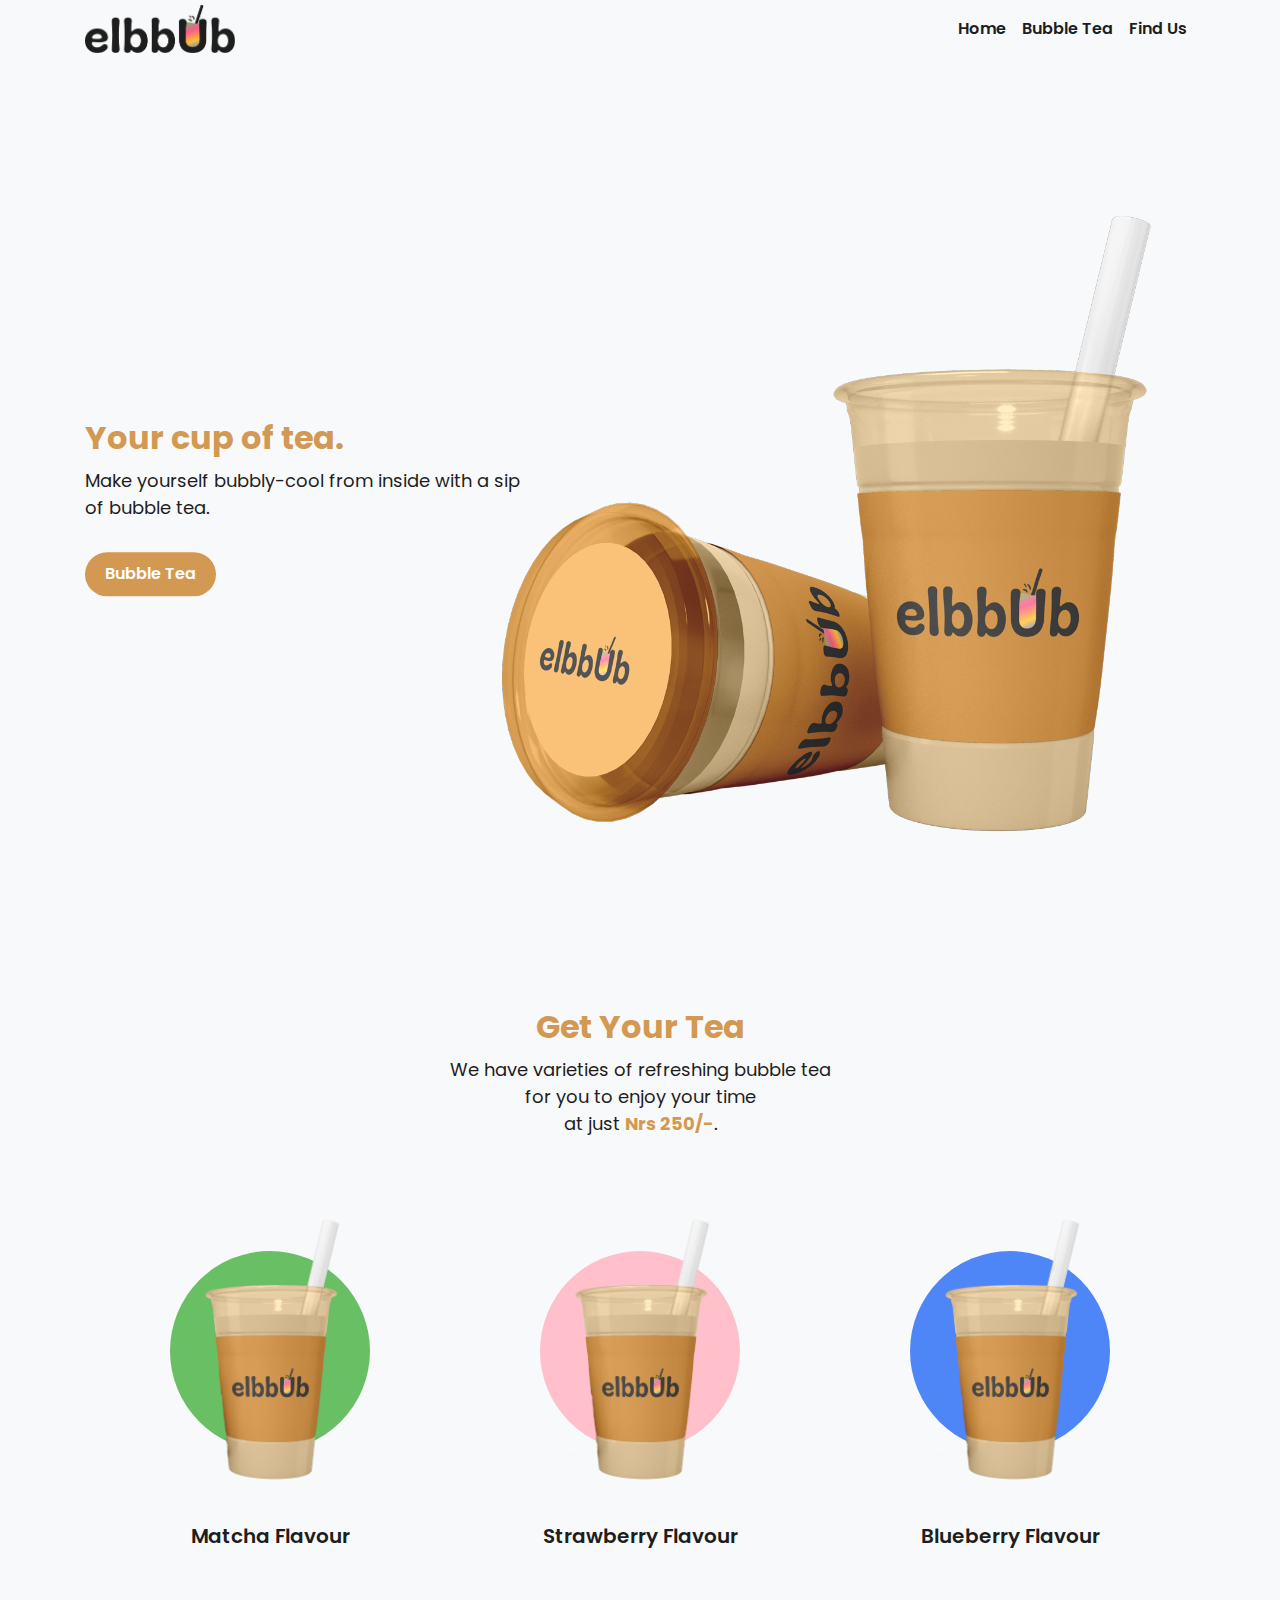
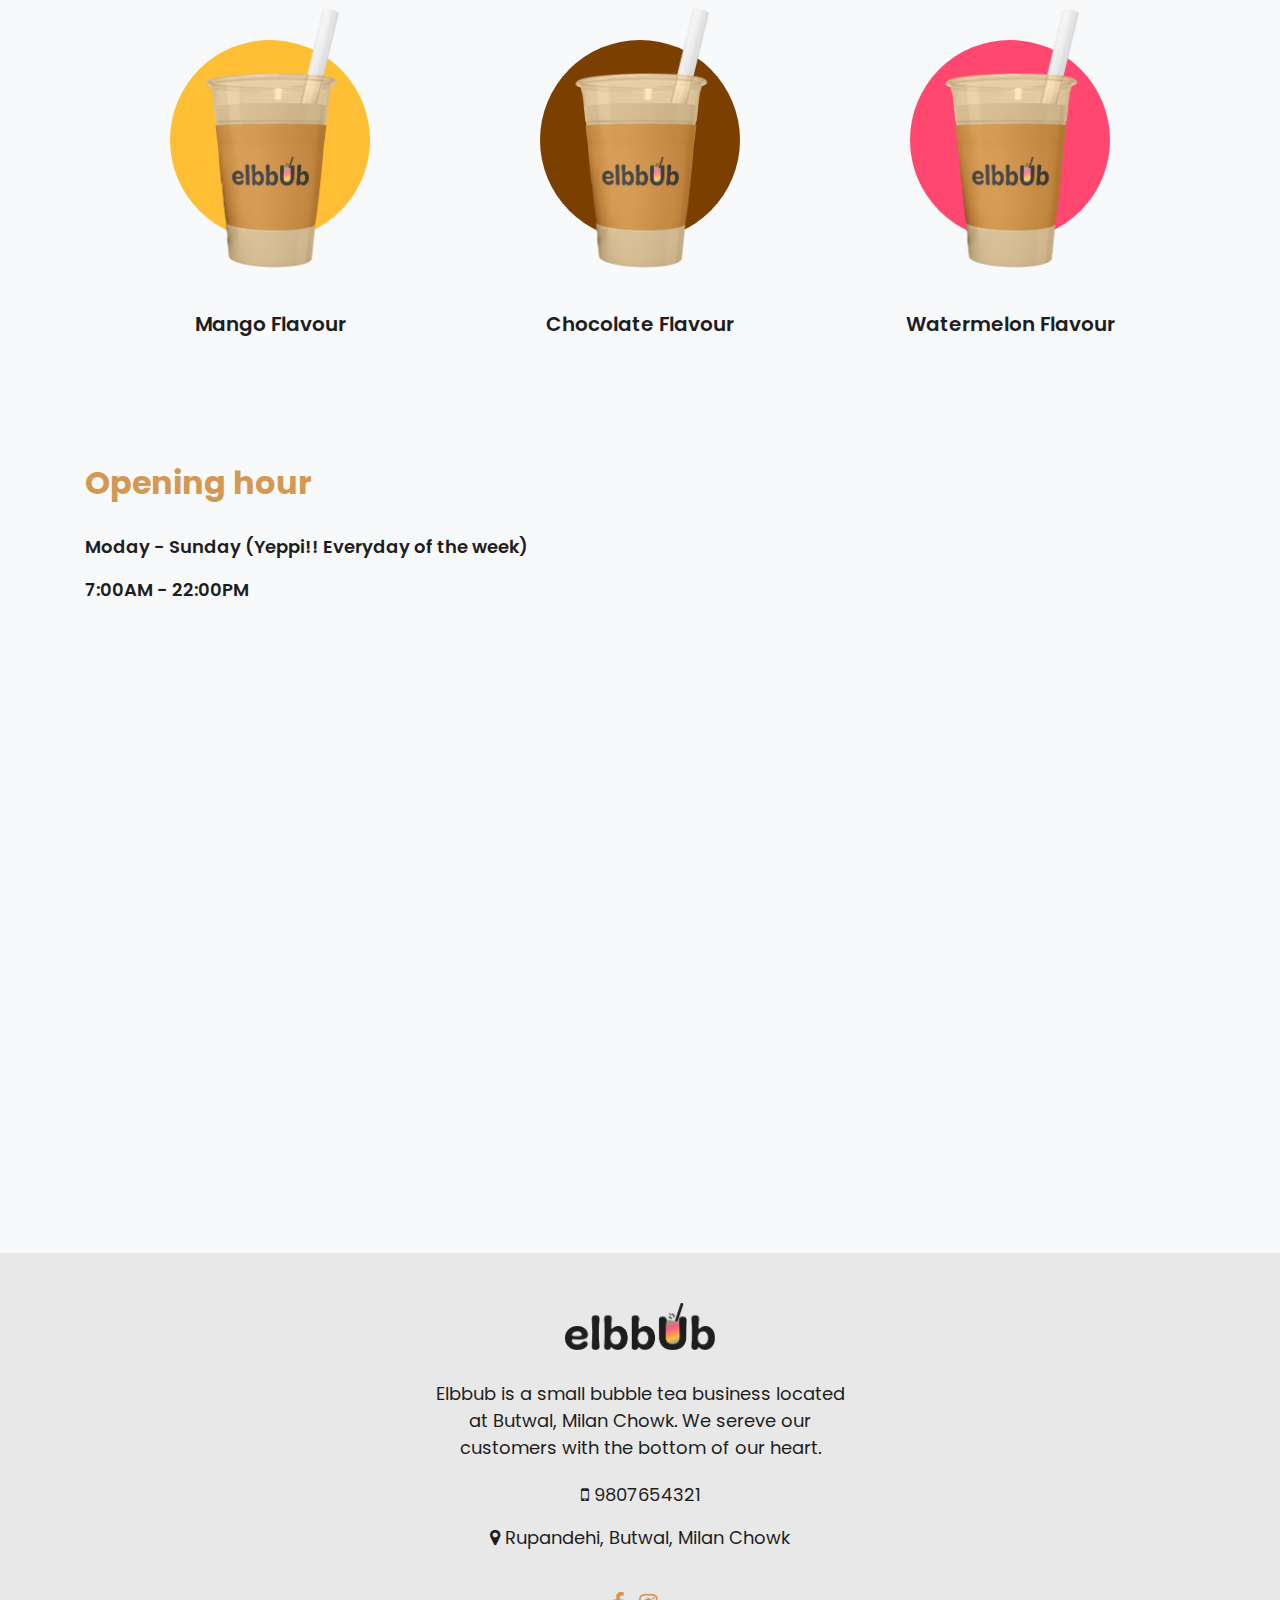
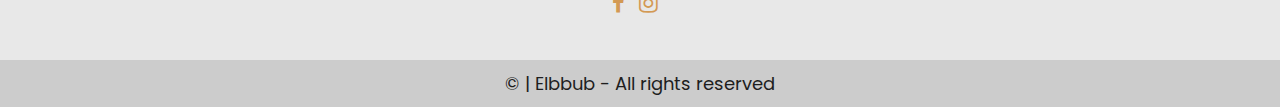
==== index.html @ 4cc0524f "Initial commit" ====
<!doctype html>
<html lang="en">
  <head>
    <title>Title</title>
    <!-- Required meta tags -->
    <meta charset="utf-8">
    <meta name="viewport" content="width=device-width, initial-scale=1, shrink-to-fit=no">

    <!-- Bootstrap CSS -->
    <link rel="stylesheet" href="https://stackpath.bootstrapcdn.com/bootstrap/4.3.1/css/bootstrap.min.css" integrity="sha384-ggOyR0iXCbMQv3Xipma34MD+dH/1fQ784/j6cY/iJTQUOhcWr7x9JvoRxT2MZw1T" crossorigin="anonymous">
    <link rel="stylesheet" href="https://maxcdn.bootstrapcdn.com/font-awesome/4.7.0/css/font-awesome.min.css">

    <link rel="stylesheet" href="css/style.css">
  </head>
  <body>

    <section class="container navigation">
        <nav class="navbar navbar-expand-lg navbar-light bg-light">
            <a class="navbar-brand" href="index.html"><img src="img/elbub.png" alt=""></a>
            <button class="navbar-toggler" type="button" data-toggle="collapse" data-target="#navbarSupportedContent" aria-controls="navbarSupportedContent" aria-expanded="false" aria-label="Toggle navigation">
              <span class="navbar-toggler-icon"></span>
            </button>
          
            <div class="collapse navbar-collapse" id="navbarSupportedContent">
              <ul class="navbar-nav ml-auto">
                <li class="nav-item">
                  <a class="nav-link" href="#top_banner">Home</a>
                </li>
                <li class="nav-item">
                  <a class="nav-link" href="#tea_section">Bubble Tea</a>
                </li>
                <li class="nav-item">
                    <a class="nav-link" href="#location">Find Us</a>
                </li>
            </div>
        </nav>    
    </section>

    <section class="container top_banner" id="top_banner">
        <div class="contentCollector">
            <div class="banner_title">
                <h2 class="theTitle">Your cup of tea.</h2>
            </div>
            <div class="banner_para">
                <p class="para">Make yourself bubbly-cool from inside with a sip of bubble tea.</p>
            </div>
            <div class="link_button">
                <a href="#tea_section" class="linker">Bubble Tea</a>
            </div>
        </div>
    </section>

    <section class="container tea_section" id="tea_section">
        <div class="teaWords">
            <div class="tea_Title"><h2 class="theTitle">Get Your Tea</h2></div>
            <div class="tea_para"><p class="para">We have varieties of refreshing bubble tea<br>for you to enjoy your time<br>at just <span class="price theTitle">Nrs 250/-</span>.</p></div>
        </div>

        <div class="teaProduct">
            <div class="container">
                <div class="row">
                    <div class="col-12">
                        <div class="row">
                            <div class="col-lg-4">
                                <div class="product_matcha product">
                                    <img src="img/product.png" alt="">
                                </div>
                                <div class="prod_name">
                                    <p class="teaName">Matcha Flavour</p>
                                </div>
                            </div>
                            <div class="col-lg-4">
                                <div class="product_strawberry product">
                                    <img src="img/product.png" alt="">
                                </div>
                                <div class="prod_name">
                                    <p class="teaName">Strawberry Flavour</p>
                                </div>
                            </div>
                            <div class="col-lg-4">
                                <div class="product_blueberry product">
                                    <img src="img/product.png" alt="">
                                </div>
                                <div class="prod_name">
                                    <p class="teaName">Blueberry Flavour</p>
                                </div>
                            </div>
                            <div class="col-lg-4">
                                <div class="product_mango product">
                                    <img src="img/product.png" alt="">
                                </div>
                                <div class="prod_name">
                                    <p class="teaName">Mango Flavour</p>
                                </div>
                            </div>
                            <div class="col-lg-4">
                                <div class="product_chocolate product">
                                    <img src="img/product.png" alt="">
                                </div>
                                <div class="prod_name">
                                    <p class="teaName">Chocolate Flavour</p>
                                </div>
                            </div>
                            <div class="col-lg-4">
                                <div class="product_watermelon product">
                                    <img src="img/product.png" alt="">
                                </div>
                                <div class="prod_name">
                                    <p class="teaName">Watermelon Flavour</p>
                                </div>
                            </div>
                        </div>
                    </div>
                </div>
            </div>
        </div>
    </section>

    <section class="container openingHour">
        <div class="openingTime"><h2 class="theTitle">Opening hour</h2></div>
        <div class="thetime">
            <p class="para">Moday - Sunday (Yeppi!! Everyday of the week)</p>
            <p class="para">7:00AM - 22:00PM</p>
        </div>
    </section>

    <section class="container-fluid p-0 location" id="location">
        <iframe src="https://www.google.com/maps/embed?pb=!1m18!1m12!1m3!1d4366.281466138309!2d83.4591492886825!3d27.689737564173875!2m3!1f0!2f0!3f0!3m2!1i1024!2i768!4f13.1!3m3!1m2!1s0x39968662af7e7e57%3A0x5a6ebfecb8ba4a16!2sMilan%20Chowk%2C%20Butwal%2032907!5e0!3m2!1sen!2snp!4v1652963091890!5m2!1sen!2snp" width="100%" height="100%" style="border:0;" allowfullscreen="" loading="lazy" referrerpolicy="no-referrer-when-downgrade"></iframe>
    </section>

    <footer class="container-fluid p-0 footer">
        <div class="container foot_content">
            <div class="row">
                <div class="col-12">
                    <div class="brand_space"><img src="img/elbub.png" alt="logo"></div>
                    <p class="para about">Elbbub is a small bubble tea business located at Butwal, Milan Chowk. We sereve our customers with the bottom of our heart.</p>
                    <p class="para"><i class="fa fa-mobile-phone" aria-hidden="true"></i> 9807654321</p>
                    <p class="para"><i class="fa fa-map-marker" aria-hidden="true"></i> Rupandehi, Butwal, Milan Chowk</p>
                </div>
                <div class="col-12">
                    <div class="socialMedia">
                        <ul class="icons">
                            <li class="list"><a href="#"><i class="fa fa-facebook" aria-hidden="true"></i></a></i></li>
                            <li class="list"><a href="#"><i class="fa fa-instagram" aria-hidden="true"></i></a></i></li>
                        </ul>
                    </div>
                </div>
            </div>
        </div>

        <section class="container-fluid p-0 copyRibbon">
            <div class="container copyright"><p class="para">© | Elbbub - All rights reserved</p></div>
        </section>
    </footer>    

      
    <!-- Optional JavaScript -->
    <!-- jQuery first, then Popper.js, then Bootstrap JS -->
    <script src="https://code.jquery.com/jquery-3.3.1.slim.min.js" integrity="sha384-q8i/X+965DzO0rT7abK41JStQIAqVgRVzpbzo5smXKp4YfRvH+8abtTE1Pi6jizo" crossorigin="anonymous"></script>
    <script src="https://cdnjs.cloudflare.com/ajax/libs/popper.js/1.14.7/umd/popper.min.js" integrity="sha384-UO2eT0CpHqdSJQ6hJty5KVphtPhzWj9WO1clHTMGa3JDZwrnQq4sF86dIHNDz0W1" crossorigin="anonymous"></script>
    <script src="https://stackpath.bootstrapcdn.com/bootstrap/4.3.1/js/bootstrap.min.js" integrity="sha384-JjSmVgyd0p3pXB1rRibZUAYoIIy6OrQ6VrjIEaFf/nJGzIxFDsf4x0xIM+B07jRM" crossorigin="anonymous"></script>
  </body>
</html>
---- css/style.css ----
@import url('https://fonts.googleapis.com/css2?family=Poppins:ital,wght@0,100;0,200;0,300;0,400;0,500;0,600;0,800;0,900;1,100;1,200;1,300;1,400;1,500;1,600;1,700;1,800;1,900&family=Source+Sans+Pro:ital,wght@0,200;0,300;0,400;0,600;0,700;0,900;1,200;1,300;1,400;1,600;1,700;1,900&display=swap');

:root {
    --black: #1E1E1E;
    --white: #ffffff;
    --matcha: #69bf64;
    --strawberry: #FFC0CB;
    --blueberry: #4f86f7;
    --mango: #ffbf34;
    --cholate: #7b3f00;
    --background: #F8F9FA;
    --teacup: #D39953;
    --watermelon: #FF476F;
    --footer: #e8e8e8;
    --copyright: #cccccc;
}

html {
    scroll-behavior: smooth;
}

body {
    background-color: var(--background);
    font-family: 'Poppins', sans-serif;
}

img {
    width: 100%;
}

.theTitle {
    font-weight: bold;
    color: var(--teacup);
}

.para {
    color: var(--black);
    font-size: 18px;
    margin-top: 10px;
}

.navigation {    
    top: 0;
    z-index: 1;
    width: 100%;
}

.navbar {
    background-color: transparent !important;
    padding: 0;
}

.navbar .navbar-brand {
    display: block;
    width: 150px;
}

.nav-link {
    color: var(--black) !important;
    font-weight: 600;
    transition: color 0.1s linear;
}

.nav-link:hover {
    color: var(--teacup) !important;
    transition: color 0.1s linear;
}

.top_banner {
    height: 100vh;
    background-image: url(../img/backer2.png);
    background-size: contain;
    background-repeat: no-repeat;
    background-position: right;
    position: relative;
}

.top_banner .contentCollector {
    position: absolute;
    top: 50%;
    transform: translateY(-50%);
    width: 40%;
}

.top_banner .contentCollector .link_button .linker {
    display: inline-block;
    background: var(--teacup);
    color: var(--white);
    padding: 10px 20px;
    border-radius: 100px;
    margin-top: 15px;
    text-decoration: none;
    font-weight: 600;
    opacity: 1;
}

.top_banner .contentCollector .link_button .linker:hover {
    background: linear-gradient(162deg, rgba(105,191,100,1) 0%, rgba(252,81,141,1) 34%, rgba(255,191,52,1) 68%, rgba(79,134,247,1) 100%);
    opacity: 0.8;
    transition: 0.1s linear;
}

.tea_section {
    margin-top: 50px;
}

.tea_section .teaWords {
    text-align: center;
}

.tea_section .teaProduct {
    margin-top: 75px;
    margin-bottom: 75px;
}

.tea_section .teaProduct .product {
    text-align: center;
    position: relative;
    margin-bottom: 30px;
    animation: float 10s infinite linear;
}

@keyframes float {
    0% {transform: translate(0, 0);}
    25% {transform: translate(5px, 5px);}
    50% {transform: translate(5px, 10px);}
    75% {transform: translate(-5px, 5px);}
    100% {transform: translate(0px, 0px);}
}

.tea_section .teaProduct .product::after {
    content: '';
    display: block;
    position: absolute;
    height: 200px;
    width: 200px;
    top: 0;
    z-index: -1;
    top: 50%;
    left: 50%;
    transform: translate(-50%, -50%);
    border-radius: 100px;
}

.product_matcha::after {
    background-color: var(--matcha);    
}
.product_strawberry::after {
    background-color: var(--strawberry);
}
.product_blueberry::after {
    background-color: var(--blueberry);
}
.product_mango::after {
    background-color: var(--mango);
}
.product_chocolate::after {
    background-color: var(--cholate);
}

.product_watermelon::after {
    background-color: var(--watermelon);
}

.tea_section .teaProduct .product img {
    width: 150px;
    text-align: center;
}

.tea_section .teaProduct .prod_name {
    text-align: center;
    margin-bottom: 50px;
}

.tea_section .teaProduct .prod_name .teaName {
    font-size: 20px;
    color: var(--black);
    font-weight: 600;
    margin-top: 15px;
}

.openingHour {
    margin-bottom: 50px;
}

.openingHour .thetime{
    margin-top: 30px;
}

.openingHour .thetime p {
    font-weight: 600;
}

.location {
    height: 600px;
}

.footer {
    background-color: var(--footer);
    padding-top: 50px !important;
}

.footer .foot_content {
    text-align: center;
}

.footer .foot_content .brand_space img {
    width: 150px;
}

.footer .foot_content .about {
    width: 425px;
    margin: auto;
    margin-top: 30px;
    margin-bottom: 20px;
}

.socialMedia ul{
    padding: 0;
    margin-top: 20px;
    margin-bottom: 40px;
}

.socialMedia li{
    display: inline-block;
    list-style: none;
    margin-right: 10px;
}

.socialMedia li a{
    font-size: 22px;
    font-weight: bold;
    color: var(--teacup);
    text-decoration: none;
    transition: 1s linear;
}

.socialMedia li a:hover{
    color: var(--black);
    transition: color 1s linear;
}

.copyRibbon {
    background-color: var(--copyright);
}

.copyRibbon .copyright {
    text-align: center;
    padding: 10px;
}

.copyRibbon .copyright p{
    margin: 0;
}
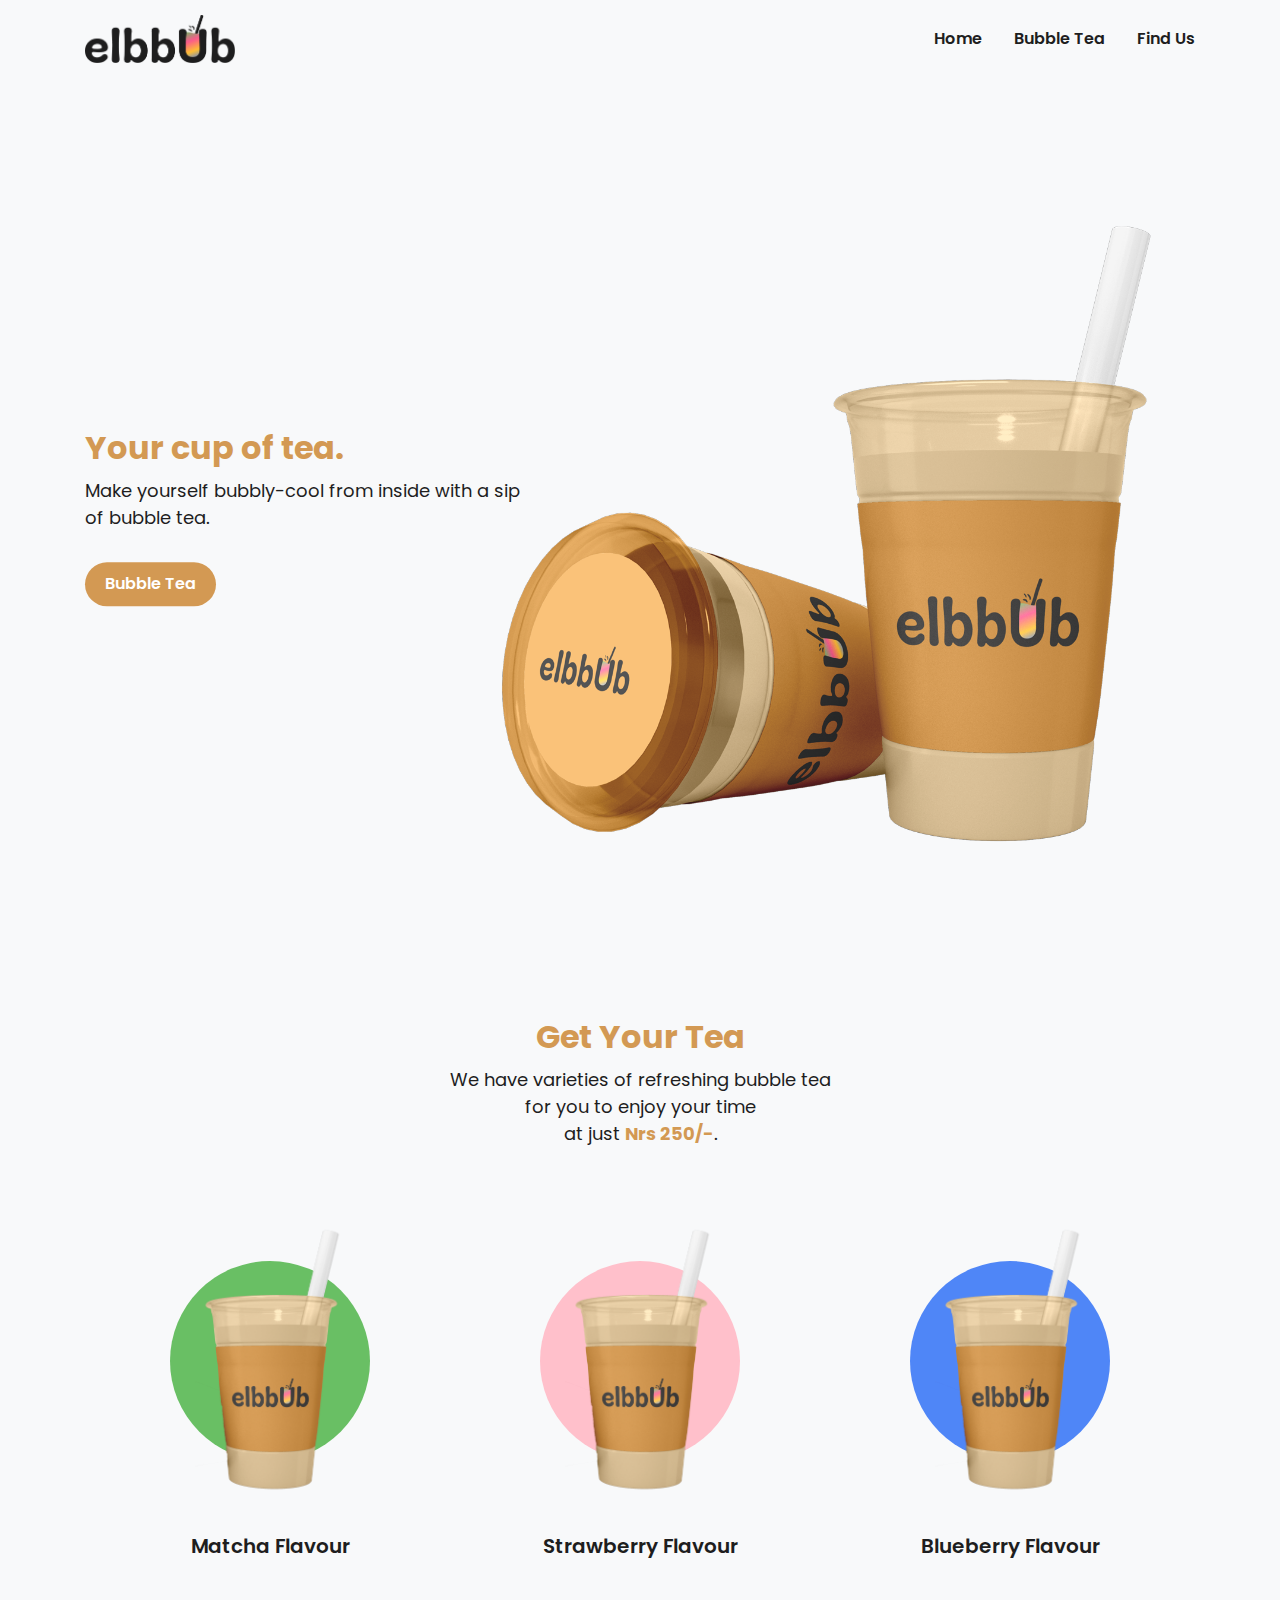
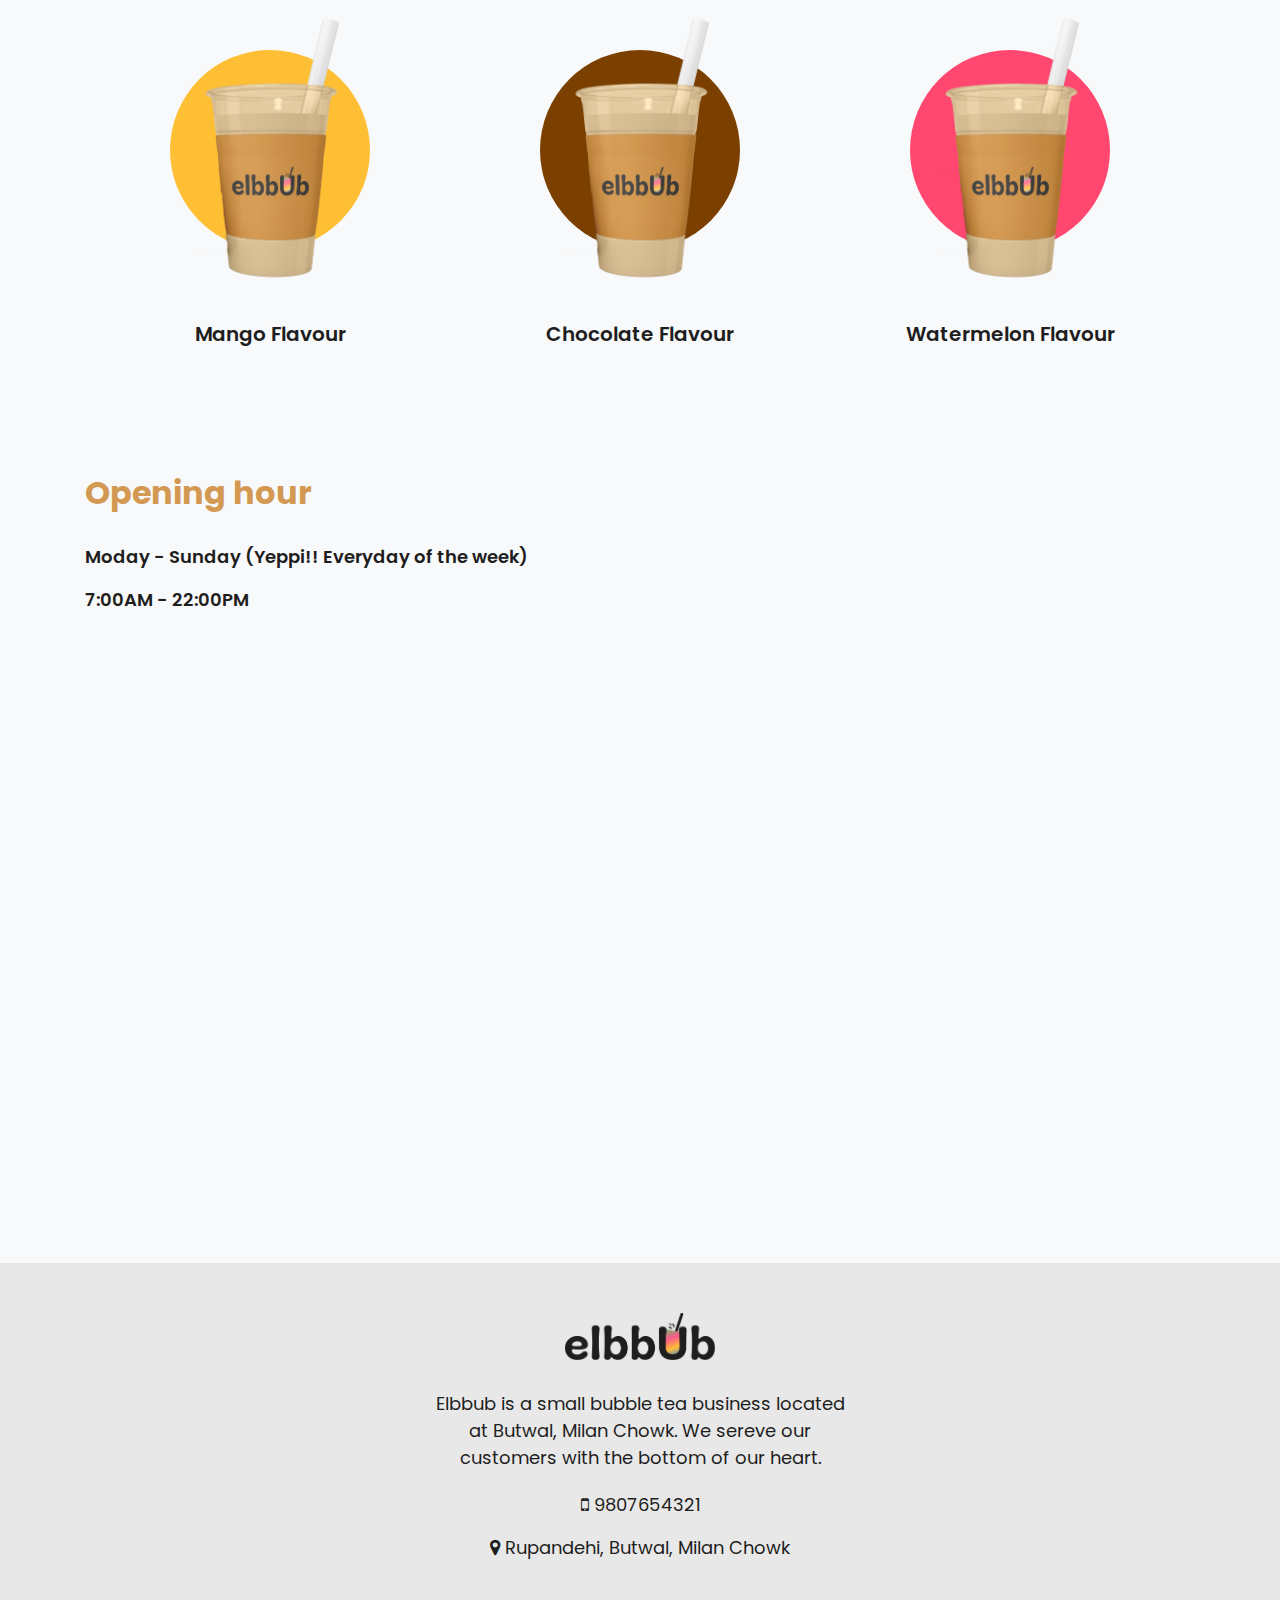
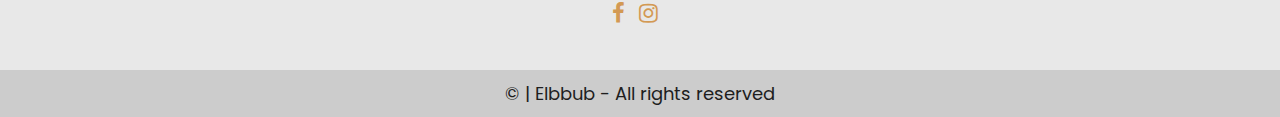
==== commit 2d30dbf1: "Tittle maintainied" ====
--- a/index.html
+++ b/index.html
@@ -1,7 +1,7 @@
 <!doctype html>
 <html lang="en">
   <head>
-    <title>Title</title>
+    <title>Elbbub | BTEC Level 3 in IT | SNC | Assignment</title>
     <!-- Required meta tags -->
     <meta charset="utf-8">
     <meta name="viewport" content="width=device-width, initial-scale=1, shrink-to-fit=no">
--- a/css/style.css
+++ b/css/style.css
@@ -47,7 +47,7 @@
 
 .navbar {
     background-color: transparent !important;
-    padding: 0;
+    padding: 10px 0 0 0;
 }
 
 .navbar .navbar-brand {
@@ -59,6 +59,8 @@
     color: var(--black) !important;
     font-weight: 600;
     transition: color 0.1s linear;
+    padding-left: 2rem !important;
+    padding-right: 0 !important;
 }
 
 .nav-link:hover {
